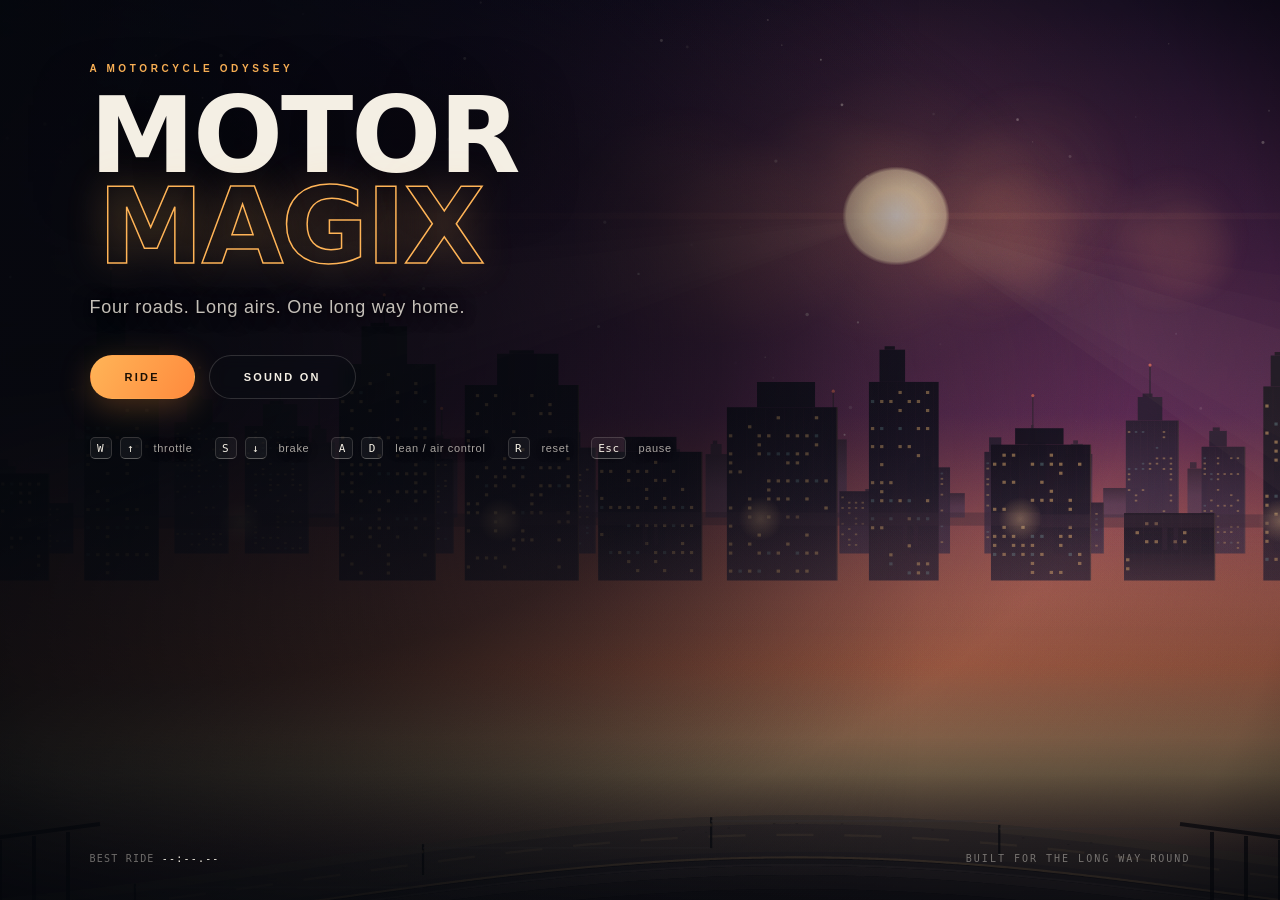
==== index.html @ 7320d994 "Basic motorcycle game with no frills." ====
<!DOCTYPE html>
<html lang="en">
<head>
<meta charset="utf-8">
<meta name="viewport" content="width=device-width, initial-scale=1, maximum-scale=1, user-scalable=no, viewport-fit=cover">
<meta name="theme-color" content="#0b0e14">
<title>LANG TUNG TING — A Motorcycle Odyssey</title>
<link rel="stylesheet" href="css/style.css">
</head>
<body>
<div id="app" class="state-title">

  <canvas id="scene" aria-label="Motorcycle game scene"></canvas>

  <!-- ============ HUD ============ -->
  <div id="hud" class="layer hud">
    <div class="hud-top">
      <div class="hud-run">
        <div class="hud-kicker" id="hud-level">NEON OVERPASS</div>
        <div class="hud-time" id="hud-time">00:00.00</div>
        <div class="hud-delta" id="hud-delta"></div>
      </div>

      <div class="hud-progress">
        <div class="progress-track">
          <div class="progress-fill" id="progress-fill"></div>
          <div class="progress-ticks" id="progress-ticks"></div>
          <div class="progress-bike" id="progress-bike"><span></span></div>
        </div>
        <div class="progress-labels">
          <span>START</span><span id="progress-pct">0%</span><span>FINISH</span>
        </div>
      </div>

      <div class="hud-best">
        <div class="hud-kicker">BEST</div>
        <div class="best-time" id="hud-best">--:--.--</div>
        <button class="icon-btn" id="btn-pause" title="Pause (Esc)">II</button>
      </div>
    </div>

    <div class="hud-bottom">
      <div class="speedo">
        <div class="speed-value"><span id="speed-num">0</span><span class="speed-unit">KM/H</span></div>
        <div class="speed-bar"><div id="speed-fill"></div></div>
      </div>
      <div class="air-stats">
        <div class="air-row"><span class="hud-kicker">TOTAL AIR</span><span id="air-total">0.0s</span></div>
        <div class="air-row"><span class="hud-kicker">BIGGEST</span><span id="air-best">0.0s</span></div>
      </div>
    </div>

    <div class="air-pop" id="air-pop"></div>
    <div class="toast" id="toast"></div>
    <div class="countdown" id="countdown"></div>
    <div class="wind-lines" id="wind-lines"></div>
  </div>

  <!-- ============ TOUCH ============ -->
  <div id="touch" class="layer touch">
    <div class="touch-pad touch-steer">
      <button class="tbtn" data-act="leanLeft" aria-label="Lean back">&#9650;</button>
      <button class="tbtn" data-act="leanRight" aria-label="Lean forward">&#9660;</button>
    </div>
    <div class="touch-pad touch-drive">
      <button class="tbtn brake" data-act="brake" aria-label="Brake">BRK</button>
      <button class="tbtn gas" data-act="throttle" aria-label="Throttle">GAS</button>
    </div>
    <button class="tbtn tbtn-small tbtn-top" data-act="pause" aria-label="Pause">II</button>
    <button class="tbtn tbtn-small tbtn-reset" data-act="reset" aria-label="Reset to checkpoint">R</button>
  </div>

  <!-- ============ SCREENS ============ -->
  <div id="screens" class="layer screens">

    <section class="screen" id="screen-title">
      <div class="title-scrim"></div>
      <div class="title-inner">
        <div class="title-kicker">A MOTORCYCLE ODYSSEY</div>
        <h1 class="game-title">
          <span>Motor</span><span class="title-accent">Magix</span>
        </h1>
        <p class="title-sub">Four roads. Long airs. One long way home.</p>
        <div class="title-actions">
          <button class="btn primary" id="btn-ride">RIDE</button>
          <button class="btn ghost" id="btn-sound" aria-label="Toggle sound">SOUND ON</button>
        </div>
        <div class="title-controls">
          <div><kbd>W</kbd><kbd>&uarr;</kbd><span>throttle</span></div>
          <div><kbd>S</kbd><kbd>&darr;</kbd><span>brake</span></div>
          <div><kbd>A</kbd><kbd>D</kbd><span>lean / air control</span></div>
          <div><kbd>R</kbd><span>reset</span></div>
          <div><kbd>Esc</kbd><span>pause</span></div>
        </div>
      </div>
      <div class="title-footer">
        <span>BEST RIDE <b id="title-best">--:--.--</b></span>
        <span class="title-credit">built for the long way round</span>
      </div>
    </section>

    <section class="screen" id="screen-select">
      <div class="select-inner">
        <header class="select-head">
          <button class="btn small ghost" id="btn-back-title">&larr; BACK</button>
          <div>
            <div class="title-kicker">THE ROADBOOK</div>
            <h2>CHOOSE YOUR ROAD</h2>
          </div>
          <div class="select-total"><span class="hud-kicker">TOTAL RIDE</span><span id="select-total">0:00</span></div>
        </header>
        <div class="cards" id="level-cards"></div>
        <footer class="select-foot">
          <span>Hold <kbd>W</kbd> to fly. Lean with <kbd>A</kbd>/<kbd>D</kbd> in the air.</span>
          <span>Beat your best time for the gold.</span>
        </footer>
      </div>
    </section>

    <section class="screen" id="screen-pause">
      <div class="panel pause-panel">
        <div class="title-kicker">TAKE A BREATH</div>
        <h2>PAUSED</h2>
        <div class="panel-actions">
          <button class="btn primary" id="btn-resume">RESUME</button>
          <button class="btn ghost" id="btn-restart">RESTART</button>
          <button class="btn ghost" id="btn-quit">ROADBOOK</button>
        </div>
        <div class="pause-meta"><span id="pause-time">00:00.00</span> · <span id="pause-level">NEON OVERPASS</span></div>
      </div>
    </section>

    <section class="screen" id="screen-results">
      <div class="panel results-panel">
        <div class="title-kicker" id="results-kicker">RIDE COMPLETE</div>
        <h2 id="results-title">NEON OVERPASS</h2>
        <div class="results-medal" id="results-medal"><span class="medal-disc"></span><span class="medal-label">GOLD</span></div>
        <div class="results-time" id="results-time">00:00.00</div>
        <div class="results-note" id="results-note">NEW PERSONAL BEST</div>
        <div class="results-grid">
          <div><span class="hud-kicker">BEST</span><b id="res-best">--:--.--</b></div>
          <div><span class="hud-kicker">TOTAL AIR</span><b id="res-air">0.0s</b></div>
          <div><span class="hud-kicker">BIGGEST AIR</span><b id="res-bigair">0.0s</b></div>
          <div><span class="hud-kicker">TOP SPEED</span><b id="res-speed">0 km/h</b></div>
        </div>
        <div class="panel-actions">
          <button class="btn primary" id="btn-next">NEXT ROAD</button>
          <button class="btn ghost" id="btn-retry">RIDE AGAIN</button>
          <button class="btn ghost" id="btn-results-quit">ROADBOOK</button>
        </div>
      </div>
    </section>

    <section class="screen" id="screen-rotate">
      <div class="rotate-inner">
        <div class="rotate-icon"></div>
        <div class="title-kicker">BETTER IN LANDSCAPE</div>
        <p>Turn your device sideways for the full view.</p>
        <button class="btn small ghost" id="btn-rotate-dismiss">PLAY ANYWAY</button>
      </div>
    </section>

  </div>

  <div id="debug" class="debug"></div>
  <div class="grain-overlay"></div>
</div>

<script src="js/util.js"></script>
<script src="js/input.js"></script>
<script src="js/terrain.js"></script>
<script src="js/levels.js"></script>
<script src="js/bike.js"></script>
<script src="js/audio.js"></script>
<script src="js/render.js"></script>
<script src="js/render-art.js"></script>
<script src="js/ui.js"></script>
<script src="js/main.js"></script>
</body>
</html>
---- css/style.css ----
﻿/* ============================================================
   LANG TUNG TING â€” interface
   ============================================================ */
:root{
  --ink:#070a10;
  --paper:#f4efe4;
  --muted:rgba(244,239,228,.56);
  --faint:rgba(244,239,228,.18);
  --line:rgba(244,239,228,.16);
  --glass:rgba(10,14,22,.55);
  --glass-strong:rgba(8,12,19,.82);
  --accent:#ffb457;
  --accent-2:#7ef0d2;
  --danger:#ff6b5e;
  --good:#8ef0b0;
  --font-display:"Bahnschrift","DIN Alternate","Franklin Gothic Medium","Segoe UI",system-ui,sans-serif;
  --font-ui:"Segoe UI","Helvetica Neue",Arial,system-ui,sans-serif;
  --font-mono:"Cascadia Mono","Consolas","SF Mono",monospace;
  --radius:18px;
}

*{box-sizing:border-box;margin:0;padding:0}
html,body{width:100%;height:100%;overflow:hidden;background:var(--ink)}
body{
  font-family:var(--font-ui);
  color:var(--paper);
  -webkit-font-smoothing:antialiased;
  user-select:none;
  -webkit-user-select:none;
  touch-action:none;
}
button{font:inherit;color:inherit;background:none;border:none;cursor:pointer;-webkit-tap-highlight-color:transparent}
kbd{
  font-family:var(--font-mono);font-size:11px;letter-spacing:.04em;
  display:inline-flex;align-items:center;justify-content:center;
  min-width:22px;height:22px;padding:0 6px;margin-right:3px;
  border:1px solid var(--line);border-bottom-color:rgba(244,239,228,.34);
  border-radius:5px;background:rgba(255,255,255,.05);color:var(--paper);
}

#app{position:fixed;inset:0;overflow:hidden;background:var(--ink)}
#scene{position:absolute;inset:0;width:100%;height:100%;display:block}

.layer{position:absolute;inset:0;pointer-events:none}
.screens{pointer-events:none;z-index:30}

/* subtle CSS film grain on top of the canvas */
.grain-overlay{
  position:absolute;inset:0;z-index:6;pointer-events:none;opacity:.16;
  background-image:url("data:image/svg+xml,%3Csvg xmlns='http://www.w3.org/2000/svg' width='160' height='160'%3E%3Cfilter id='n'%3E%3CfeTurbulence type='fractalNoise' baseFrequency='.85' numOctaves='2' stitchTiles='stitch'/%3E%3C/filter%3E%3Crect width='100%25' height='100%25' filter='url(%23n)' opacity='.5'/%3E%3C/svg%3E");
  mix-blend-mode:overlay;
}

/* ============================================================
   HUD
   ============================================================ */
.hud{opacity:0;transition:opacity .4s ease;z-index:12}
#app.state-playing .hud,
#app.state-countdown .hud{opacity:1}

.hud-top{
  position:absolute;top:0;left:0;right:0;
  display:grid;grid-template-columns:minmax(190px,1fr) minmax(280px,2.1fr) minmax(150px,1fr);
  gap:26px;align-items:start;padding:22px 30px;
  background:linear-gradient(180deg,rgba(4,7,12,.55),rgba(4,7,12,0));
}
.hud-kicker{
  font-family:var(--font-ui);font-size:10px;font-weight:700;
  letter-spacing:.22em;text-transform:uppercase;color:var(--muted);
}
.hud-level{font-size:11px;letter-spacing:.24em;font-weight:800;color:var(--accent);text-transform:uppercase;margin-bottom:4px}
.hud-time{
  font-family:var(--font-display);font-size:clamp(28px,3.3vw,44px);
  font-variant-numeric:tabular-nums;font-weight:800;letter-spacing:.01em;line-height:1;
  text-shadow:0 2px 24px rgba(0,0,0,.55);
}
.hud-delta{font-family:var(--font-mono);font-size:12px;margin-top:5px;min-height:16px;letter-spacing:.02em}
.hud-delta.good{color:var(--good)}
.hud-delta.bad{color:var(--danger)}
.hud-delta.neutral{color:var(--muted)}

.hud-progress{padding-top:8px}
.progress-track{
  position:relative;height:6px;border-radius:99px;
  background:rgba(244,239,228,.14);
  box-shadow:inset 0 1px 2px rgba(0,0,0,.5);
}
.progress-fill{
  position:absolute;inset:0 auto 0 0;width:0%;border-radius:99px;
  background:linear-gradient(90deg,var(--accent-2),var(--accent));
  box-shadow:0 0 16px rgba(255,180,87,.5);
  transition:width .12s linear;
}
.progress-ticks{position:absolute;inset:-3px 0;pointer-events:none}
.progress-ticks i{
  position:absolute;top:-3px;width:1px;height:12px;background:rgba(244,239,228,.42);
}
.progress-ticks i.hit{background:var(--accent-2);box-shadow:0 0 8px var(--accent-2)}
.progress-bike{
  position:absolute;top:50%;left:0;width:20px;height:20px;margin:-10px 0 0 -10px;
  border-radius:50%;background:radial-gradient(circle at 35% 30%,#fff,var(--accent) 55%,#7a3c00);
  border:2px solid rgba(10,14,22,.8);box-shadow:0 0 18px rgba(255,190,110,.9);
  transition:left .12s linear;
}
.progress-labels{display:flex;justify-content:space-between;margin-top:10px;font-family:var(--font-mono);font-size:9px;letter-spacing:.1em;color:var(--faint)}
.hud-progress .progress-labels span:nth-child(2){color:var(--muted)}

.hud-best{text-align:right;display:flex;flex-direction:column;align-items:flex-end;gap:4px}
.best-time{font-family:var(--font-mono);font-size:15px;letter-spacing:.02em;color:var(--paper)}
.icon-btn{
  pointer-events:auto;margin-top:8px;width:34px;height:34px;border-radius:50%;
  border:1px solid var(--line);background:rgba(8,12,19,.5);
  font-family:var(--font-mono);font-size:11px;letter-spacing:.06em;
  display:flex;align-items:center;justify-content:center;
  backdrop-filter:blur(8px);transition:.2s;
}
.icon-btn:hover{border-color:var(--accent);color:var(--accent)}

.hud-bottom{
  position:absolute;left:0;right:0;bottom:0;
  display:flex;justify-content:space-between;align-items:flex-end;
  padding:26px 30px;background:linear-gradient(0deg,rgba(4,7,12,.55),rgba(4,7,12,0));
}
.speedo{min-width:210px}
.speed-value{display:flex;align-items:baseline;gap:8px}
#speed-num{
  font-family:var(--font-display);font-weight:800;
  font-size:clamp(38px,4.4vw,60px);line-height:.9;
  font-variant-numeric:tabular-nums;letter-spacing:-.02em;
}
.speed-unit{font-size:10px;letter-spacing:.2em;color:var(--muted);font-weight:700}
.speed-bar{height:3px;width:180px;margin-top:10px;background:rgba(244,239,228,.16);border-radius:9px;overflow:hidden}
#speed-fill{height:100%;width:0%;background:linear-gradient(90deg,var(--accent-2),var(--accent));box-shadow:0 0 10px var(--accent)}

.air-stats{display:flex;gap:26px;text-align:right}
.air-row{display:flex;flex-direction:column;gap:4px;align-items:flex-end}
.air-row span:last-child{font-family:var(--font-mono);font-size:16px}

.air-pop{
  position:absolute;left:50%;top:24%;transform:translate(-50%,0) scale(.9);
  font-family:var(--font-display);font-size:clamp(30px,5vw,58px);font-weight:800;
  letter-spacing:.04em;color:#fff;text-shadow:0 4px 34px rgba(255,180,87,.65),0 0 8px rgba(0,0,0,.4);
  opacity:0;pointer-events:none;white-space:nowrap;text-align:center;
}
.air-pop .sub{display:block;font-family:var(--font-mono);font-size:12px;letter-spacing:.3em;color:var(--accent);margin-top:6px}
.air-pop.show{animation:airPop 1.6s cubic-bezier(.2,.9,.2,1) forwards}
.air-pop.live{opacity:1;transform:translate(-50%,0);font-size:clamp(24px,3.2vw,42px);animation:none;text-shadow:0 4px 24px rgba(0,0,0,.6)}
.air-pop.live .sub{font-size:11px}
@keyframes airPop{
  0%{opacity:0;transform:translate(-50%,18px) scale(.86)}
  14%{opacity:1;transform:translate(-50%,0) scale(1.04)}
  24%{transform:translate(-50%,0) scale(1)}
  75%{opacity:1}
  100%{opacity:0;transform:translate(-50%,-26px) scale(1)}
}

.toast{
  position:absolute;left:50%;bottom:20%;transform:translate(-50%,10px);
  padding:9px 18px;border-radius:99px;border:1px solid var(--line);
  background:rgba(8,12,19,.7);backdrop-filter:blur(10px);
  font-family:var(--font-mono);font-size:12px;letter-spacing:.08em;
  opacity:0;transition:.3s ease;white-space:nowrap;
}
.toast.show{opacity:1;transform:translate(-50%,0)}
.toast b{color:var(--accent);font-weight:600}
.toast .good{color:var(--good)}
.toast .bad{color:var(--danger)}

.countdown{
  position:absolute;inset:0;display:flex;align-items:center;justify-content:center;
  font-family:var(--font-display);font-weight:800;font-size:clamp(70px,14vw,180px);
  letter-spacing:.02em;color:#fff;text-shadow:0 8px 60px rgba(255,170,80,.5);
  opacity:0;
}
.countdown.tick{animation:countTick .85s ease-out}
@keyframes countTick{
  0%{opacity:0;transform:scale(1.35)}
  18%{opacity:1;transform:scale(1)}
  70%{opacity:1}
  100%{opacity:0;transform:scale(.92)}
}
.countdown.go{color:var(--accent);font-size:clamp(54px,9vw,110px);letter-spacing:.12em}

.wind-lines{position:absolute;inset:0;opacity:0;transition:opacity .5s;pointer-events:none;
  background:radial-gradient(ellipse at 50% 55%,transparent 45%,rgba(4,7,12,.5) 100%)}
#app.riding-fast .wind-lines{opacity:1}

/* ============================================================
   TOUCH CONTROLS
   ============================================================ */
.touch{display:none;z-index:14}
#app.touch-on.state-playing .touch,
#app.touch-on.state-countdown .touch{display:block}
#app.touch-on.state-playing .hud-bottom,
#app.touch-on.state-countdown .hud-bottom{padding-bottom:96px}
#app.touch-on.state-playing .air-stats,
#app.touch-on.state-countdown .air-stats{display:none}
.touch-pad{position:absolute;bottom:26px;display:flex;gap:14px;pointer-events:none}
.touch-steer{left:26px}
.touch-drive{right:26px}
.tbtn{
  pointer-events:auto;width:82px;height:82px;border-radius:50%;
  border:1px solid rgba(244,239,228,.28);
  background:rgba(10,14,22,.38);backdrop-filter:blur(10px);
  color:rgba(244,239,228,.8);font-family:var(--font-ui);font-size:13px;font-weight:800;letter-spacing:.12em;
  display:flex;align-items:center;justify-content:center;
  transition:transform .08s,background .12s,border-color .12s;
  touch-action:none;
}
.tbtn.pressed{background:rgba(255,180,87,.32);border-color:var(--accent);color:#fff;transform:scale(.94)}
.tbtn.gas{width:96px;height:96px;border-color:rgba(126,240,210,.35)}
.tbtn.brake{width:68px;height:68px;align-self:flex-end;border-color:rgba(255,107,94,.32)}
.tbtn-small{position:absolute;top:18px;width:38px;height:38px;font-size:11px;border-radius:50%}
.tbtn-top{right:18px;top:86px}
.tbtn-reset{right:64px;top:86px}
#app.touch-on .hud-best .icon-btn{display:none}

/* ============================================================
   SCREENS
   ============================================================ */
.screen{
  position:absolute;inset:0;display:flex;align-items:center;justify-content:center;
  opacity:0;pointer-events:none;transition:opacity .45s ease;visibility:hidden;
}
.screen.active{opacity:1;pointer-events:auto;visibility:visible}

/* title */
#screen-title{flex-direction:column;justify-content:space-between;align-items:stretch;padding:7vh 7vw 4vh}
.title-scrim{position:absolute;inset:0;z-index:-1;
  background:radial-gradient(125% 92% at 6% 40%,rgba(4,7,12,.9) 0%,rgba(4,7,12,.6) 40%,rgba(4,7,12,0) 66%),
             linear-gradient(90deg,rgba(4,7,12,.72) 0%,rgba(4,7,12,.3) 44%,rgba(4,7,12,0) 72%),
             linear-gradient(0deg,rgba(4,7,12,.78) 0%,rgba(4,7,12,0) 42%)}
.title-inner{max-width:720px}
.title-kicker{font-size:10px;font-weight:700;letter-spacing:.36em;color:var(--accent);text-transform:uppercase;margin-bottom:16px}
.game-title{
  font-family:var(--font-display);font-size:clamp(44px,8.4vw,106px);font-weight:800;
  line-height:.86;letter-spacing:-.02em;text-transform:uppercase;
  display:flex;flex-direction:column;gap:0;margin-bottom:22px;
  text-shadow:0 10px 60px rgba(0,0,0,.55);
}
.game-title span:nth-child(2){margin-left:.08em}
.game-title span:nth-child(3){margin-left:.2em}
.title-accent{color:transparent;-webkit-text-stroke:1.5px var(--accent);text-shadow:0 0 40px rgba(255,180,87,.22)}
.title-sub{font-size:clamp(14px,1.5vw,18px);color:rgba(244,239,228,.8);letter-spacing:.04em;margin-bottom:34px;max-width:460px;line-height:1.5;text-shadow:0 2px 18px rgba(4,7,12,.9),0 1px 3px rgba(4,7,12,.7)}
.title-actions{display:flex;gap:14px;align-items:center;margin-bottom:38px;flex-wrap:wrap}

.btn{
  pointer-events:auto;position:relative;
  padding:15px 34px;border-radius:99px;border:1px solid var(--line);
  font-size:11px;font-weight:800;letter-spacing:.2em;text-transform:uppercase;
  background:rgba(10,14,22,.4);backdrop-filter:blur(8px);
  transition:transform .16s ease,border-color .2s,background .2s,color .2s;
}
.btn:hover{transform:translateY(-1px);border-color:rgba(244,239,228,.5)}
.btn:active{transform:translateY(0) scale(.98)}
.btn.primary{
  background:linear-gradient(120deg,var(--accent),#ff8a3d);
  border-color:transparent;color:#1a0f03;
  box-shadow:0 8px 32px rgba(255,150,60,.28);
}
.btn.primary:hover{box-shadow:0 12px 40px rgba(255,150,60,.44);color:#120a02}
.btn.ghost{color:var(--paper)}
.btn.small{padding:9px 18px;font-size:9.5px;letter-spacing:.16em}
.btn:disabled{opacity:.35;pointer-events:none}

.title-controls{display:flex;gap:22px;flex-wrap:wrap;font-size:11px;color:rgba(244,239,228,.68);letter-spacing:.06em;text-shadow:0 1px 10px rgba(4,7,12,.85)}
.title-controls div{display:flex;align-items:center;gap:5px}
.title-controls span{margin-left:4px}
.title-footer{display:flex;justify-content:space-between;align-items:center;font-family:var(--font-mono);font-size:10px;letter-spacing:.12em;color:rgba(244,239,228,.42)}
.title-footer b{color:var(--paper);font-weight:500}
.title-credit{letter-spacing:.2em;text-transform:uppercase}

/* select */
#screen-select{padding:4vh 4vw;align-items:stretch}
.select-inner{width:100%;max-width:1380px;margin:auto;display:flex;flex-direction:column;gap:26px}
.select-head{display:flex;justify-content:space-between;align-items:flex-end;gap:24px}
.select-head h2,.panel h2{font-family:var(--font-display);font-size:clamp(28px,4vw,52px);font-weight:800;letter-spacing:.01em;text-transform:uppercase;line-height:1}
.select-head .title-kicker{margin-bottom:10px}
.select-total{text-align:right;display:flex;flex-direction:column;gap:6px}
.select-total span:last-child{font-family:var(--font-mono);font-size:20px}
.cards{display:grid;grid-template-columns:repeat(4,1fr);gap:18px;flex:1;align-content:center}
.card{
  pointer-events:auto;position:relative;display:flex;flex-direction:column;text-align:left;
  border:1px solid var(--line);border-radius:var(--radius);overflow:hidden;
  background:rgba(9,13,20,.5);backdrop-filter:blur(12px);
  transition:transform .25s cubic-bezier(.2,.9,.2,1),border-color .25s,box-shadow .25s;
  min-height:300px;
}
.card:hover{transform:translateY(-6px);border-color:rgba(244,239,228,.42);box-shadow:0 24px 60px rgba(0,0,0,.45)}
.card-art{position:relative;height:44%;min-height:132px;overflow:hidden;background:var(--sky)}
.card-art .sun{position:absolute;left:66%;top:34%;width:38px;height:38px;border-radius:50%;background:var(--sun);box-shadow:0 0 50px 14px var(--glow);opacity:.9}
.card-art .ridge{position:absolute;left:-10%;right:-10%;bottom:-5%;height:62%;background:var(--land);clip-path:polygon(0 74%,12% 62%,24% 70%,38% 48%,52% 64%,64% 44%,78% 58%,90% 40%,100% 52%,100% 100%,0 100%)}
.card-art .ridge.back{height:74%;bottom:10%;background:var(--land-back);opacity:.72;filter:blur(1px)}
.card-art .haze{position:absolute;inset:auto 0 0 0;height:60%;background:linear-gradient(0deg,var(--haze),transparent)}
.card-body{padding:16px 18px 18px;display:flex;flex-direction:column;flex:1;gap:6px}
.card-no{font-family:var(--font-mono);font-size:9px;letter-spacing:.24em;color:var(--accent)}
.card h3{font-family:var(--font-display);font-size:19px;font-weight:800;letter-spacing:.03em;text-transform:uppercase;line-height:1.05}
.card-place{font-size:10px;letter-spacing:.16em;text-transform:uppercase;color:var(--muted)}
.card-blurb{font-size:11.5px;line-height:1.45;color:var(--muted);margin-top:6px;flex:1}
.card-foot{display:flex;justify-content:space-between;align-items:center;margin-top:10px;font-family:var(--font-mono);font-size:11px;color:var(--muted)}
.card-foot .medal{width:14px;height:14px;border-radius:50%;background:var(--medal,transparent);box-shadow:0 0 12px var(--medal,transparent);border:1px solid var(--line)}
.card.locked{filter:saturate(.2) brightness(.6)}
.card.locked::after{
  content:"COMPLETE THE FIRST THREE RIDES";
  position:absolute;inset:0;display:flex;align-items:center;justify-content:center;
  background:rgba(4,7,12,.7);backdrop-filter:blur(5px);
  font-family:var(--font-mono);font-size:9px;letter-spacing:.16em;text-align:center;padding:20px;line-height:1.7;
  color:var(--muted);
}
.card .card-best{color:var(--paper)}
.select-foot{display:flex;justify-content:space-between;font-size:11px;color:var(--faint);letter-spacing:.05em;flex-wrap:wrap;gap:10px}

/* panels (pause/results) */
#screen-pause,#screen-results{background:rgba(4,7,12,.42);backdrop-filter:blur(6px)}
.panel{
  width:min(560px,92vw);max-height:92vh;overflow:auto;
  border:1px solid var(--line);border-radius:24px;
  background:linear-gradient(160deg,rgba(17,23,35,.92),rgba(7,10,16,.94));
  padding:38px 38px 32px;text-align:center;
  box-shadow:0 40px 120px rgba(0,0,0,.65);
}
.panel h2{margin-bottom:8px}
.panel-actions{display:flex;gap:10px;justify-content:center;flex-wrap:wrap;margin-top:26px}
.pause-meta{margin-top:24px;font-family:var(--font-mono);font-size:11px;color:var(--faint);letter-spacing:.08em}
.pause-panel .title-kicker{color:var(--accent)}

.results-medal{display:flex;align-items:center;justify-content:center;gap:12px;margin:18px 0 6px}
.medal-disc{
  width:52px;height:52px;border-radius:50%;
  background:conic-gradient(from 210deg,#fff5cf,#e8a93c 30%,#8a5210 55%,#ffe6a3 75%,#c88a25);
  box-shadow:0 0 40px rgba(255,190,90,.4),inset 0 0 12px rgba(255,255,255,.5);
  position:relative;
}
.medal-disc::after{content:"";position:absolute;inset:9px;border-radius:50%;border:1px solid rgba(60,30,0,.4)}
.results-medal.silver .medal-disc{background:conic-gradient(from 210deg,#fff,#b9c4cf 30%,#5b6874 55%,#eef4f8 75%,#8c9aa8);box-shadow:0 0 36px rgba(200,220,235,.3),inset 0 0 12px rgba(255,255,255,.5)}
.results-medal.bronze .medal-disc{background:conic-gradient(from 210deg,#ffd8b4,#b76d35 30%,#5d3217 55%,#f2b98a 75%,#8d5027);box-shadow:0 0 36px rgba(210,130,70,.3),inset 0 0 12px rgba(255,255,255,.35)}
.results-medal.none .medal-disc{background:rgba(255,255,255,.06);box-shadow:none;border:1px solid var(--line)}
.medal-label{font-size:11px;letter-spacing:.3em;font-weight:800;color:var(--muted)}
.results-time{font-family:var(--font-display);font-size:clamp(46px,8vw,76px);font-weight:800;line-height:1;font-variant-numeric:tabular-nums;letter-spacing:-.01em;margin-top:12px}
.results-note{font-family:var(--font-mono);font-size:11px;letter-spacing:.18em;color:var(--accent);margin-top:8px;min-height:16px}
.results-note.dim{color:var(--faint)}
.results-grid{display:grid;grid-template-columns:repeat(4,1fr);gap:1px;margin-top:28px;border:1px solid var(--line);border-radius:14px;overflow:hidden;background:var(--line)}
.results-grid>div{background:rgba(9,13,20,.9);padding:14px 8px;display:flex;flex-direction:column;gap:6px}
.results-grid b{font-family:var(--font-mono);font-size:13px;font-weight:500}

/* rotate hint */
#screen-rotate{background:rgba(4,7,12,.94);display:none}
#app.portrait.nudge #screen-rotate{display:flex}
.rotate-inner{text-align:center;display:flex;flex-direction:column;align-items:center;gap:14px;padding:30px}
.rotate-inner p{color:var(--muted);font-size:13px;margin-bottom:8px}
.rotate-icon{width:56px;height:88px;border:1.5px solid var(--accent);border-radius:8px;animation:rotateNudge 2s ease-in-out infinite}
@keyframes rotateNudge{0%,100%{transform:rotate(0)}50%{transform:rotate(90deg)}}

/* debug */
.debug{
  position:absolute;left:10px;bottom:10px;z-index:40;pointer-events:none;
  font-family:var(--font-mono);font-size:10px;line-height:1.5;color:rgba(255,255,255,.5);
  background:rgba(0,0,0,.3);padding:8px 10px;border-radius:6px;white-space:pre;display:none;
}
#app.debug-on .debug{display:block}

/* ============================================================
   RESPONSIVE
   ============================================================ */
@media (max-width:1100px){
  .cards{grid-template-columns:repeat(2,1fr)}
  .select-inner{height:100%;overflow:auto;padding-bottom:20px}
  .card{min-height:240px}
  .hud-top{grid-template-columns:1fr 1.4fr .8fr;gap:14px;padding:16px 18px}
}
@media (max-width:760px){
  .title-controls{display:none}
  .title-inner{max-width:none}
  .title-footer{font-size:8px}
  .hud-top{grid-template-columns:1fr auto;gap:10px;padding:12px 14px}
  .hud-progress{grid-column:1/-1;grid-row:2;padding-top:2px}
  .hud-best{grid-row:1}
  .hud-time{font-size:30px}
  .hud-bottom{padding:16px 18px 18px}
  .best-time{font-size:12px}
  .hud-bottom .air-stats{display:none}
  .speedo{min-width:0}
  #speed-num{font-size:36px}
  .speed-bar{width:120px}
  .panel{padding:28px 20px 24px}
  .results-grid{grid-template-columns:repeat(2,1fr)}
  .select-head{flex-wrap:wrap}
  .select-total{display:none}
  .cards{grid-template-columns:1fr}
  #screen-select{padding:3vh 5vw}
  .title-actions{gap:10px}
  .btn{padding:13px 24px}
  .title-actions .btn{font-size:10px}
  .game-title{font-size:clamp(38px,13vw,72px)}
  .air-stats{display:none}
  .touch-on .hud-bottom{padding-bottom:110px}
}
@media (hover:none) and (pointer:coarse){
  #app.touch-on .hud-best .icon-btn{display:none}
}
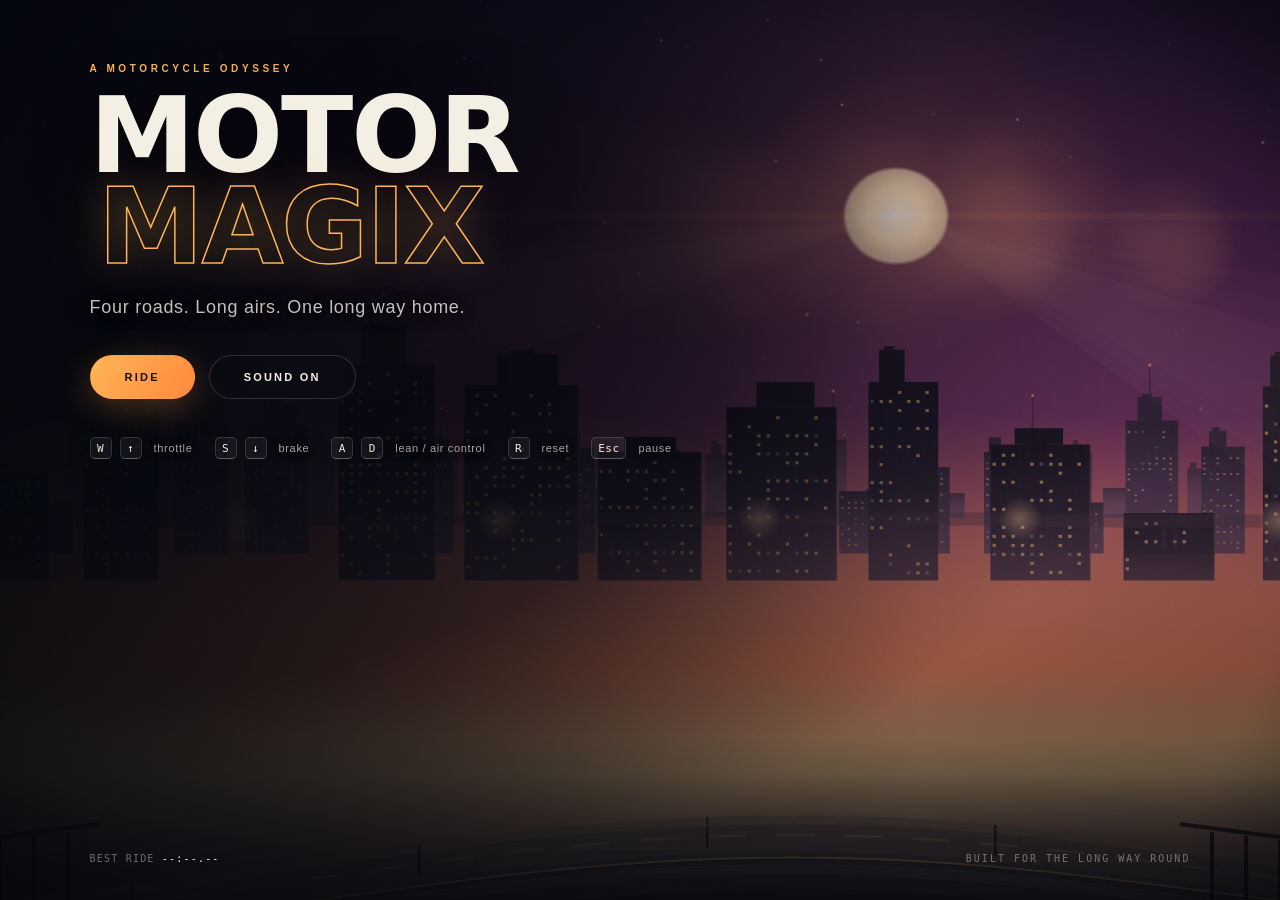
==== commit df1554f6: "Removed old references" ====
--- a/index.html
+++ b/index.html
@@ -4,7 +4,7 @@
 <meta charset="utf-8">
 <meta name="viewport" content="width=device-width, initial-scale=1, maximum-scale=1, user-scalable=no, viewport-fit=cover">
 <meta name="theme-color" content="#0b0e14">
-<title>LANG TUNG TING — A Motorcycle Odyssey</title>
+<title>Motor Magix — A Motorcycle Odyssey</title>
 <link rel="stylesheet" href="css/style.css">
 </head>
 <body>
--- a/css/style.css
+++ b/css/style.css
@@ -1,5 +1,5 @@
 ﻿/* ============================================================
-   LANG TUNG TING â€” interface
+   Motor Magix â€” interface
    ============================================================ */
 :root{
   --ink:#070a10;
